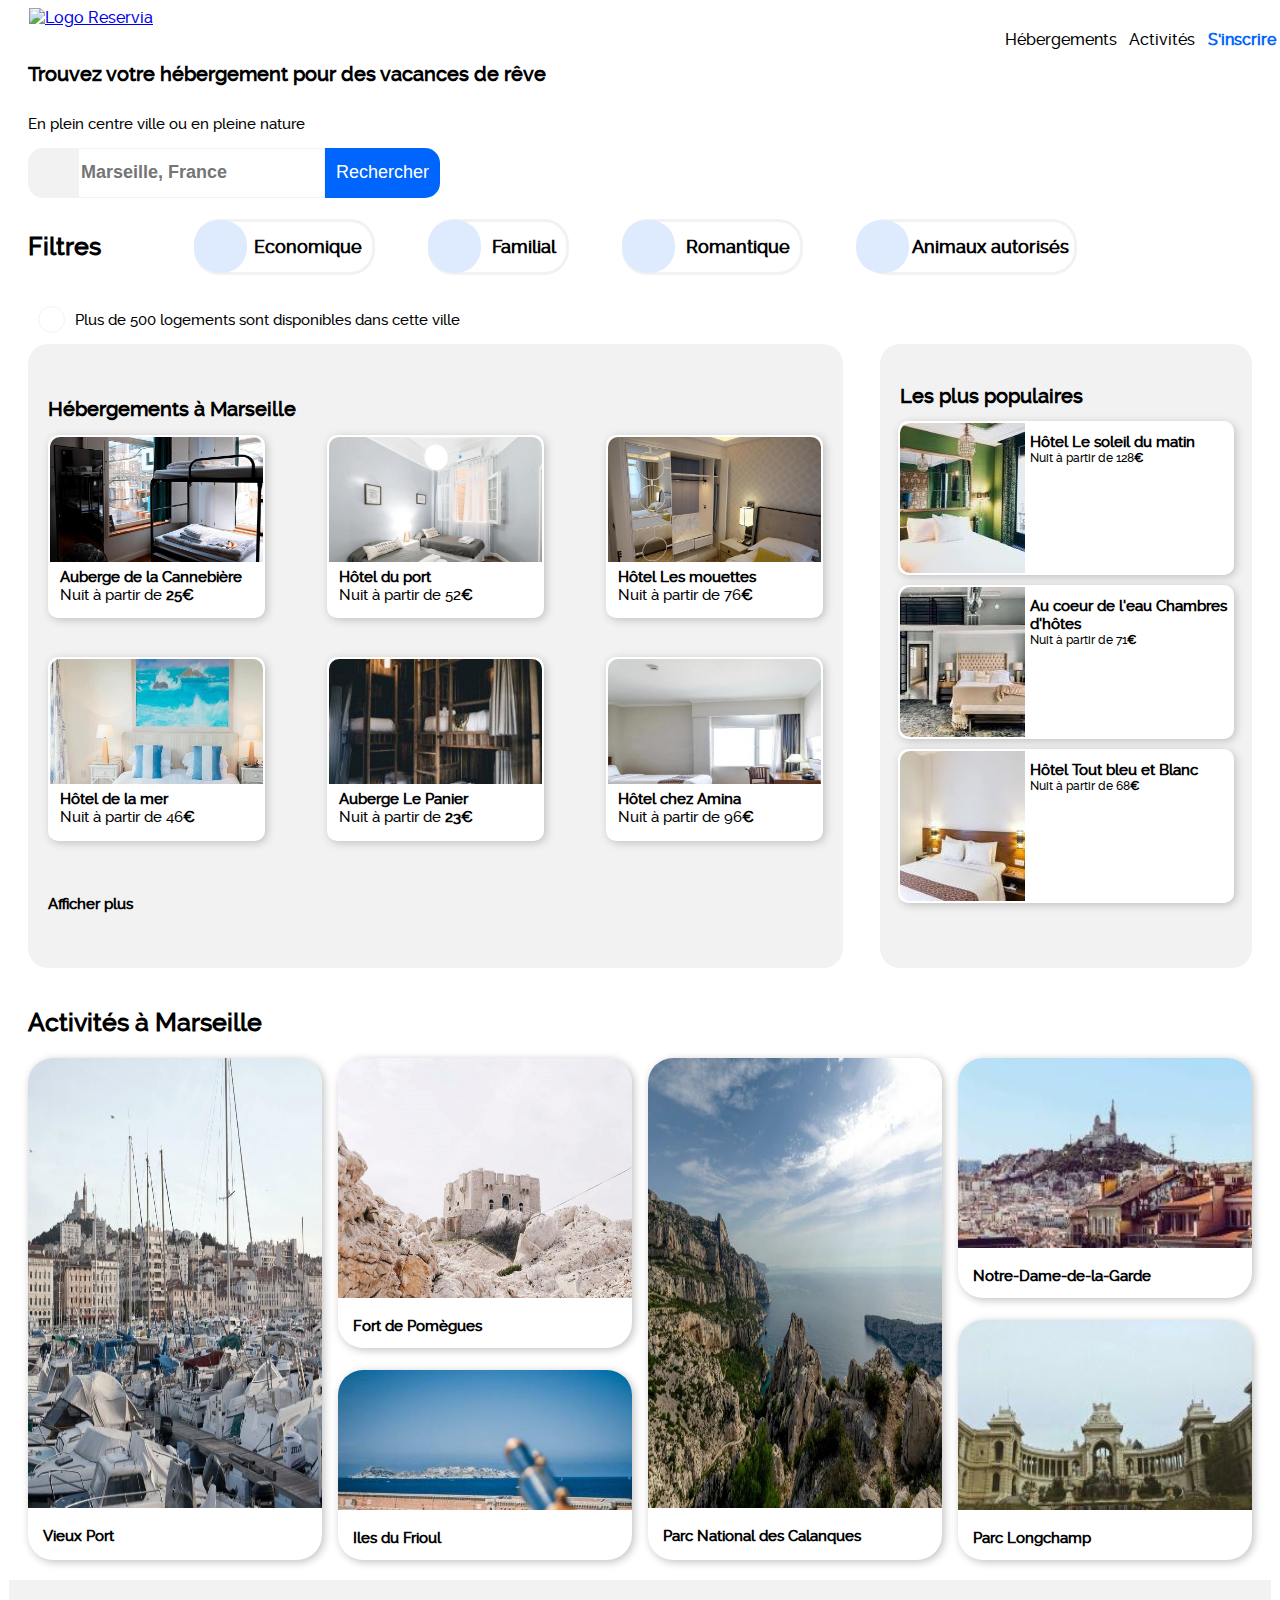
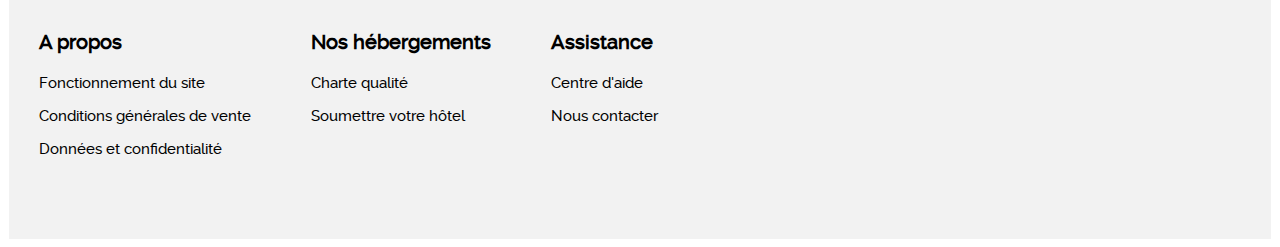
==== index.html @ 428c8c62 "Fin" ====
<!DOCTYPE html>
<html lang="fr">
    <head>
        <meta charset="utf-8" />
		<link rel="stylesheet" href="style.css" />
		<script src="https://kit.fontawesome.com/70156e9f67.js" crossorigin="anonymous"></script>
		<title>Maquette Reservia</title>
		
    </head>
	<body>
	
	<header><!-- Logo + Ancres-->
		<div id="logo">
		<a href="#" title=" Logo Réservia"><img src="images/Reservia.svg" alt="Logo Reservia" /></a>
		</div>
		<div class="entete">
		<div class="Ancres">
		<a href="#Titre1" title="Hébergements">Hébergements</a>
		</div>
		<div class="Ancres">
		<a href="#Titre2" title="Activités">Activités</a>
		</div>
		<div id="inscr">
		<a href="#" title="S'inscrire"><span class="bleu">S'inscrire</span></a>
		</div>
		</div>
	</header><!-- Logo + Ancres-->
	
    
		<section id="bandeau"><!-- h1 + p + form + filtres -->
			<h1>Trouvez votre hébergement pour des vacances de rêve</h1>
			<p class="txt">En plein centre ville ou en pleine nature</p>
			<div>
				<form id="recherche">
				<label for="search" class="search">
				<span class="mark"><i class="fas fa-map-marker-alt"></i></span>
				</label>
				<input placeholder="Marseille, France" type="search" name="search" id="search"/>
				<button type="submit" id="rech1">Rechercher</button><button type="submit" id="rech2"><i class="fas fa-search"></i></button>
				</form>
			</div>
			<div id="filtre">
				<h2>Filtres</h2>
				<ul>
					<li><a href="#" title="Economique"><i class="fas fa-money-bill-wave"></i>
					<span class="filt1">Economique</span></a></li>
					<li><a href="#" title="Familial"><i class="fas fa-child"></i>
					<span class="filt2">Familial</span></a></li>
					<li><a href="#" title="Romantique"><i class="fas fa-heart"></i>
					<span class="filt3">Romantique</span></a></li>
					<li><a href="#" title="Animaux"><i class="fas fa-dog"></i>
					<span id="pet">Animaux autorisés</span></a></li>
				</ul>
			</div>
			<div id="info">
				<i class="fas fa-info"></i>
				<p class="txt1">Plus de 500 logements sont disponibles dans cette ville</p>
			</div>
		</section><!-- h1 + p + form + filtres + p -->
		
		<section id="hebergement"><!-- article + aside -->
			<article><!-- h1 + 6photos + p -->
			<h1>Hébergements à Marseille</h1>
			<div id="photo">
				<div class="Photo_1">
						<a href="#" title="Auberge de la Cannebière">
						<img src="images/annonce1.jpg" alt="Auberge_de_la_Cannebière" />
						<div class="dkltxt">
						<h3>Auberge de la Cannebière</h3>
						<p>Nuit à partir de <span class="gras">25€</span></p>
						<span><i class="fas fa-star"></i><i class="fas fa-star"></i><i class="fas fa-star"></i><i class="fas fa-star"></i><span class="gris"><i class="fas fa-star"></i></span></span>
						</div>
						</a>
				</div>
				<div class="Photo_1">
						<a href="#" title="Hôtel du port">
						<img src="images/annonce2.jpg" alt="Hôtel_du_port">
						<div class="dkltxt">
						<h3>Hôtel du port</h3>
						<p>Nuit à partir de 52<span class="gras">€</span></p>
						<i class="fas fa-star"></i><i class="fas fa-star"></i><i class="fas fa-star"></i><i class="fas fa-star"></i><i class="fas fa-star"></i>
						</div>
						</a>
				</div>
				<div class="Photo_1">
						<a href="#" title="Hôtel Les mouettes">
						<img src="images/annonce3.jpg" alt="Hôtel_les_mouettes">
						<div class="dkltxt">
						<h3>Hôtel Les mouettes</h3>
						<p>Nuit à partir de 76<span class="gras">€</span></p>
						<i class="fas fa-star"></i><i class="fas fa-star"></i><i class="fas fa-star"></i><i class="fas fa-star"></i><span class="gris"><i class="fas fa-star"></i></span>
						</div>
						</a>
				</div>
				<div class="Photo_1">
						<a href="#" title="Hôtel de la mer">
						<img src="images/annonce4.jpg" alt="Hôtel_de_la_mer">
						<div class="dkltxt">
						<h3>Hôtel de la mer</h3>
						<p>Nuit à partir de 46<span class="gras">€</span></p>						
						<i class="fas fa-star"></i><i class="fas fa-star"></i><i class="fas fa-star"></i><span class="gris"><i class="fas fa-star"></i><i class="fas fa-star"></i></span>	
						</div>
						</a>
				</div>
				<div class="Photo_1">
						<a href="#" title="Auberge Le Panier">
						<img src="images/annonce5.jpg" alt="Auberge_le_panier">
						<div class="dkltxt">
						<h3>Auberge Le Panier</h3>
						<p>Nuit à partir de <span class="gras">23€</span></p>	
						<i class="fas fa-star"></i><i class="fas fa-star"></i><i class="fas fa-star"></i><i class="fas fa-star"></i><span class="gris"><i class="fas fa-star"></i></span>
						</div>
						</a>
				</div>
				<div class="Photo_1">
						<a href="#" title="Hôtel chez Amina">
						<img src="images/annonce6.jpg" alt="Hôtel_chez_Amina">
						<div class="dkltxt">
						<h3>Hôtel chez Amina</h3>
						<p>Nuit à partir de 96<span class="gras">€</span></p>
						<i class="fas fa-star"></i><i class="fas fa-star"></i><i class="fas fa-star"></i><i class="fas fa-star"></i><i class="fas fa-star"></i>
						</div>
						</a>
				</div>
			</div>
			<p id="afficher"><a href="#" title="afficher plus">Afficher plus</a></p>
			</article><!-- h1 + 6photos + p -->
		
			<aside><!-- h1 + 3photos_colonne -->
			<div id="titgraph"><h1>Les plus populaires</h1><span class="graph"><i class="fas fa-chart-line"></i></span></div>
			<div id="pop">
				<div class="Photo_2">
						<a href="#" title="Hôtel Le soleil du matin">
						<img src="images/annonce7.jpg" alt="Hôtel_Le_soleil_du_matin">
						<div class="poptxt">
						<div class="poptxt1">
						<h3>Hôtel Le soleil du matin</h3>
						<p>Nuit à partir de 128<span class="gras">€</span></p>
						</div>
						<span><i class="fas fa-star"></i><i class="fas fa-star"></i><i class="fas fa-star"></i><i class="fas fa-star"></i><i class="fas fa-star"></i></span>
						</div>
						</a>
				</div>
				<div class="Photo_2">
						<a href="#" title="Au coeur de l'eau Chambres d'hôtes">
						<img src="images/annonce8.jpg" alt="Au_coeur_de_l'eau_Chambres_d'hôtes">
						<div class="poptxt">
						<div class="poptxt1">
						<h3>Au coeur de l'eau Chambres d'hôtes</h3>
						<p>Nuit à partir de 71<span class="gras">€</span></p>
						</div>
						<span><i class="fas fa-star"></i><i class="fas fa-star"></i><i class="fas fa-star"></i><i class="fas fa-star"></i><span class="gris1"><i class="fas fa-star"></i></span></span>
						</div>
						</a>
				</div>
				<div class="Photo_2">
						<a href="#" title="Hôtel Tout bleu et Blanc">
						<img src="images/annonce9.jpg" alt="Hôtel_Tout_bleu_et_blanc">
						<div class="poptxt">
						<div class="poptxt1">
						<h3>Hôtel Tout bleu et Blanc</h3>
						<p>Nuit à partir de 68<span class="gras">€</span></p>
						</div>
						<span><i class="fas fa-star"></i><i class="fas fa-star"></i><i class="fas fa-star"></i><i class="fas fa-star"></i><span class="gris1"><i class="fas fa-star"></i></span></span>
						</div>
						</a>
				</div>
			</div>
			</aside><!-- h1 + 3photos_colonne -->
		
		</section><!-- article + aside -->
		
		<section id="activites"><!-- Activités -->
		<h2 id="Titre2">Activités à Marseille</h2>
		<div id="activite">
			<div id="activite1">
				<a href="#" title="Vieuxport">
				<img src="images/Vieuxport.jpg" alt="Vieux_port">
				<h3>Vieux Port</h3>
				</a>
			</div>
			<div class="photo_double">
				<div id="activite2">
				<a href="#" title="Fort">
				<img src="images/Fort.jpg" alt="Fort_de_Pomègues">
				<h3>Fort de Pomègues</h3>
				</a>
				</div>
				<div id="activite3">
				<a href="#" title="Frioul">
				<img src="images/Frioul.jpg" alt="Iles_de_Frioul">
				<h3>Iles du Frioul</h3>
				</a>
				</div>
			</div>
			<div id="activite4">
			<a href="#" title="Calanques">
			<img src="images/Calanques.jpg" alt="Parc_National_des_Calanques">
			<h3>Parc National des Calanques</h3>
			</a>
			</div>
			<div class="photo_double">
				<div id="activite5">
				<a href="#" title="Notre-Dame-de-la-Garde">
				<img src="images/NDG.jpg" alt="Notre-Dame-de-la-Garde">
				<h3>Notre-Dame-de-la-Garde</h3>
				</a>
				</div>
				<div id="activite6">
				<a href="#" title="Longchamp">
				<img src="images/Lgchamp.jpg" alt="Parc_Longchamp">
				<h3>Parc Longchamp</h3>
				</a>
				</div>
			</div>
		</div>
		</section><!-- Activités -->
    
		<footer><!-- 3blocs de texte en colonne -->
			<div id="foot">
				<div class="liens">
					<h3>A propos</h3>
					<a href="#" title="Fonctionnement du site"><p>Fonctionnement du site</p></a>
					<a href="#" title="Conditions générales"><p>Conditions générales de vente</p></a>
					<a href="#" title="Confidentialité"><p>Données et confidentialité</p></a>
				</div>
				<div class="liens">
					<h3>Nos hébergements</h3>
					<a href="#" title="Charte qualité"><p>Charte qualité</p></a>
					<a href="#" title="Soumettre votre hôtel"><p>Soumettre votre hôtel</p></a>
				</div>
				<div class="liens">
					<h3>Assistance</h3>
					<a href="#" title="Centre d'aide"><p>Centre d'aide</p></a>
					<a href="#" title="Nous contacter"><p>Nous contacter</p></a>
				</div>
			</div>
		</footer>
	</body>
</html>
---- style.css ----
/* font/definition */
@font-face {
    font-family: 'ralewayblack';
    src: url('font/webfontkit-20210923-035015/raleway-black-webfont.woff2') format('woff2'),
         url('font/webfontkit-20210923-035015/raleway-black-webfont.woff') format('woff');
    font-weight: normal;
    font-style: normal;

}

@font-face {
    font-family: 'ralewaylight';
    src: url('font/webfontkit-20210923-035015/raleway-light-webfont.woff2') format('woff2'),
         url('font/webfontkit-20210923-035015/raleway-light-webfont.woff') format('woff');
    font-weight: normal;
    font-style: normal;

}

@font-face {
    font-family: 'ralewaymedium';
    src: url('font/webfontkit-20210923-035015/raleway-medium-webfont.woff2') format('woff2'),
         url('font/webfontkit-20210923-035015/raleway-medium-webfont.woff') format('woff');
    font-weight: normal;
    font-style: normal;

}

h1, h2, h3
{
	font-family: 'ralewaymedium', Arial, sans-serif;
}
h1
{
	font-size: 20px;
}
h2
{
	font-size: 25px;
}
h3
{
	font-size: 12px;
}
p
{
	font-size: 10px;
}
#afficher
{
	font-family: 'ralewayblack', Arial, sans-serif;
}
/* font/definition */
/* Mep body */
body
{
	font-family: 'ralewaymedium', 'ralewayblack', Arial, sans-serif;
	display: flex;
	flex-direction: column;
	flex-wrap: wrap;
}
/* Mep body */
/* Mep header */
header
{
	margin: 0px 1px 0px 1px;
	padding: 0px 20px 0px 20px;
	display: flex;
	justify-content: space-between;
}
.entete
{
	display: flex;
}
#logo
{
	margin-right: 50%
}
.Ancres
{
	padding-top: 20px;
	border-top: 2px solid white;
	margin-right: 5%;
}
.Ancres a
{
	color: black;
	text-decoration: none;
}
#inscr
{
	padding-top: 22px;
}
.bleu
{
	color: #0065FC;
	font-weight: bold;
}
#inscr a
{
	text-decoration: none;
}
.Ancres a:hover
{
	padding-top: 20px;
	border-top: 2px solid #0065FC;
}
/* Mep header */
	/* Mep bandeau */
#bandeau
{
	display: flex;
	flex-direction: column;
	justify-content: flex-start;
	height: auto;
	padding: 0px 20px 0px 20px;
}

		/* bandeau*/

.txt, .txt1
{
	font-size : 15px;
}
#info
{
	display: flex;
	align-items: center;
	margin-left: 10px;
}
.txt1
{
	margin-left: 10px;
}
#info i
{
	width: 25px;
	height: 25px;
	color: #0065FC;
	border: 1px solid #F2F2F2;
	border-radius: 25px;
	display: flex;
	justify-content: center;
	align-items: center;
}
			/* recherche */
#recherche
{
	display: flex;
	justify-content: flex-start;
	align-items: center;
}
.mark
{
	width: 50px;
	height: 50px;
	color: black;
	background-color: #F2F2F2;
	display: flex;
	align-items: center;
	justify-content: center;
	border-radius: 15px 0px 0px 15px;
}
input
{
	height: 50px;
	border: 1px solid #F2F2F2;
	font-size: 18px;
	font-weight: bold;
}
#rech1
{
	width: 115px;
	height: 50px;
	font-size: 18px;
	color: white;
	background-color: #0065FC;
	display: flex;
	justify-content: center;
	align-items: center;
	border-radius: 0px 15px 15px 0px;
	border: none;
}
#rech2
{
	display: none;
}

			/* recherche */
			/* filtres */
#filtre
{
	display: flex;
	align-items: center;
	height: auto;
	
}
#filtre ul
{
	list-style-type: none;
	display: flex;
	flex-wrap: wrap;
}
ul a
{
	text-decoration: none;
	color: black;
	display: flex;
	align-items: center;
}
ul li
{
	display: flex;
	
}
.filt1, .filt3
{
	width: 165px;
	height: 50px;
	border: 3px solid #F2F2F2;
	border-radius: 25px;
	font-size: 18px;
	font-weight: bold;
	display: flex;
	justify-content: flex-end;
	align-items: center;
	padding-right: 10px;
}
.filt2
{
	width: 125px;
	height: 50px;
	border: 3px solid #F2F2F2;
	border-radius: 25px;
	font-size: 18px;
	font-weight: bold;
	display: flex;
	justify-content: flex-end;
	align-items: center;
	padding-right: 10px;
}
.filt1:hover, .filt2:hover, .filt3:hover
{
	background-color: #DEEBFF;
}
#pet
{
	width: 205px;
	height: 50px;
	border: 3px solid #F2F2F2;
	border-radius: 25px;
	font-size: 18px;
	font-weight: bold;
	display: flex;
	justify-content: flex-end;
	align-items: center;
	padding-right: 5px;
	margin: 5px;
}
#pet:hover
{
	background-color: #DEEBFF;
	
}
#filtre i
{
	height: 53px;
	width: 53px;
	border-radius: 25px;
	color: #0065FC;
	background-color: #DEEBFF;
	display: flex;
	justify-content: center;
	align-items: center;
	position: relative;
	left: 53px;
}
			/* filtres */
		/* header bandeau*/
	/* Mep bandeau */
/* Mep hébergement */
#hebergement
{
	height: auto;
	display: flex;
	margin: 0px 20px 0px 20px;
}

/* Mep article */
article
{
	width: 70%;
	height: auto;
	margin-right: 3%;
	background-color: #F2F2F2;
	border-radius: 20px;
	display: flex;
	flex-direction: column;
	padding: 40px 20px 40px 20px;
}
#afficher
{
	font-size: 15px;
	font-family: 'ralewaymedium', Arial, sans-serif;
	font-weight: bold;
}
#afficher a
{
	text-decoration: none;
	color: black;
}
#photo
{
	height: auto;
	display: flex;
	flex-wrap: wrap;
	justify-content: space-between;
	align-items: center;

}
.Photo_1
{
	background-color: white;
	border: 2px solid white;
	border-radius: 10px 10px 10px 10px;
	width: 27.5%;
	height: auto;
	display: flex;
	flex-direction: column;
	box-shadow: 2px 2px 8px silver;
	margin-bottom: 5%;
	padding-bottom: 1%;
}
.Photo_1 a:hover h3
{
	color: #0065FC;
}
.Photo_1 img
{
	width: 100%;
	height: 125px;
	border-radius: 10px 10px 0px 0px;
}
.Photo_1 a
{
	text-decoration: none;
}
.Photo_1 h3
{
	font-size: 15px;
	color: black;
	margin: 0px 0px 0px 0px;
	padding-top: 1%;
}
.Photo_1 p
{
	margin-top: 0px;
	font-size: 15px;
	color: black;
	margin-bottom: 5px;
}
.gras
{
	font-family: 'ralewaymedium', Arial, sans-serif;
	font-weight: bold;
}
.dkltxt
{
	margin-left: 10px;
}
.Photo_1 i
{
	color: #0065FC;
	font-size: 15px;
}
.gris i
{
	color: #F2F2F2;
}
/* Mep article */
/* Mep populaire */
aside
{
	width: 30%;
	height: auto;
	background-color: #F2F2F2;
	display: flex;
	flex-direction: column;
	border-radius: 20px;
	padding: 40px 20px 40px 20px;
}
#titgraph
{
	display: flex;
	justify-content: space-between;
}
aside h1
{
	margin-top: 0px;
}
.graph
{
	margin-right: 25px;
}
.graph i
{
	font-size: 25px;
}
#pop
{
	height: auto;
	display: flex;
	flex-direction: column;
	align-items: center;
}
.Photo_2
{
	width: 100%;
	height: auto;
	background-color: white;
	display: flex;
	flex-direction: column;
	margin-bottom: 10px;
	border: 2px solid white;
	border-radius: 10px 10px 10px 10px;
	box-shadow: 2px 2px 8px silver;
}
.Photo_2 a:hover h3
{
	color: #0065FC;
}
.Photo_2 a
{
	text-decoration: none;
}
.poptxt
{
	height: 150px;
	display: flex;
	flex-direction: column;
	justify-content: space-between;
	padding-left: 5px;
}
.poptxt1
{
	height: auto;
	padding-top: 5%;
	padding-right: 5px;
}
.Photo_2 img
{
	float: left;
	border-radius: 10px 0px 0px 10px;
}
.Photo_2 h3
{
	color: black;
	font-size: 15px;
	margin: 0px;
}
.Photo_2 p
{
	color: black;
	font-size: 12px;
	margin: 0px;
}
.poptxt i
{
	color: #0065FC;
	font-size: 12px;
}
.gris1 i 
{
	color: #F2F2F2;
	font-size: 12px;
}
/* Mep populaire */
/* Mep hébergement */
/* Mep activitées */
#activites
{
	height: auto;
	display: flex;
	flex-direction: column;
	margin: 20px 20px 20px 20px;
}
#activite
{
	width: 100%;
	height: auto;
	display: flex;
	justify-content: space-between;
}
#activite a
{
	text-decoration: none;
	color: black
}
#activite a:hover h3
{
	color: #0065FC;
}
#activite1
{
	width: 24%;
	height: auto;
	border-radius: 25px;
	box-shadow: 2px 2px 8px silver;
}
#activite1 h3
{
	margin-left: 5%;
	font-size: 15px;
}
#activite1 img
{
	height: 450px;
	width: 100%;
	border-radius: 25px 25px 0px 0px;
}
#activite4
{
	width: 24%;
	height: auto;
	border-radius: 25px;
	box-shadow: 2px 2px 8px silver;
}
#activite4 img
{
	height: 450px;
	width: 100%;
	border-radius: 25px 25px 0px 0px;
}
#activite4 h3
{
	margin-left: 5%;
	font-size: 15px;
}
.photo_double
{
	width: 24%;
	height: auto;
	display: flex;
	flex-direction: column;
	justify-content: space-between;
}
#activite2
{
	height: 290px;
	width: 100%;
	border-radius: 25px;
	box-shadow: 2px 2px 8px silver;
}
#activite3
{
	height: 190px;
	width: 100%;
	border-radius: 25px;
	box-shadow: 2px 2px 8px silver;
}
#activite2 h3
{
	margin-left: 5%;
	font-size: 15px;
}
#activite3 h3
{
	margin-left: 5%;
	font-size: 15px;
}
#activite2 img
{
	height: 240px;
	width: 100%;
	border-radius: 25px 25px 0px 0px;
}
#activite3 img
{
	height: 140px;
	width: 100%;
	border-radius: 25px 25px 0px 0px;
}
#activite5
{
	height: 240px;
	width: 100%;
	border-radius: 25px;
	box-shadow: 2px 2px 8px silver;
}
#activite5 img
{
	height: 190px;
	width: 100%;
	border-radius: 25px 25px 0px 0px;
}
#activite5 h3
{
	margin-left: 5%;
	font-size: 15px;
}
#activite6
{
	height: 240px;
	width: 100%;
	border-radius: 25px;
	box-shadow: 2px 2px 8px silver;
}
#activite6 img
{
	height: 190px;
	width: 100%;
	border-radius: 25px 25px 0px 0px;
}
#activite6 h3
{
	margin-left: 5%;
	font-size: 15px;
}
/* Mep activitées */
/* Mep footer */
footer
{
	margin: 0px 1px 0px 1px;
	background-color: #F2F2F2;
	padding: 30px 30px 30px 30px;
}
#foot
{
	display: flex;
}
.liens
{
	margin-right: 5%;
}
.liens a
{
	text-decoration: none;
	color: black;
}
.liens a:hover
{
	color: #0065FC;
}
.liens h3
{
	font-size: 20px;
}
.liens p
{
	font-size: 15px;
}
/* Mep footer */
/* Media queries */
@media all and (max-width: 961px) 
{
	header
	{
		margin: 0px 5px 0px 5px;
	}
	#logo
	{
		margin-right: 10%
	}
	#rech1
	{
		display: none;
	}
	#rech2 
	{
		width: 50px;
		height: 50px;
		color: white;
		background-color: #0065FC;
		font-size: 18px;
		display: flex;
		justify-content: center;
		align-items: center;
		position: relative;
		right: 20px;
		border-radius: 15px 15px 15px 15px;
		border: none;
	}
	li
	{
		margin-top: 2%;
	}
}
@media all and (max-width: 640px)
{
    body
	{
		justify-content: center;
		align-items: center;
	}
	header
	{
		height: auto;
		flex-direction: row;
		flex-wrap: wrap;
		padding: 5px;
	}
	#logo
	{
		margin-left: 5%;
	}
	#inscr
	{
		order: 1;
		position: relative;
		top: -55px;
		left: 400px;
	}
	.Ancres
	{
		order: 2;
		width: 240px;
		border-top: none;
		display: flex;
		justify-content: center;
		padding-top: 15px;
		position: relative;
		right: 68px;
		margin-right: 0px;
	}
	.Ancres a
	{
		border-bottom: 2px solid #F2F2F2;
		width: 240px;
		display: flex;
		justify-content: center;
		margin: 0px;
	}
	.Ancres a:hover
	{
		display: flex;
		justify-content: center;
		color: #0065FC;
		padding-top: 0px;
		border-top: none;
		border-bottom: 2px solid #0065FC;
		width: 240px;
	}
	#bandeau
	{
		padding: 0px 0px 0px 0px;
		height: auto;
		flex-direction: column;
		flex-wrap: wrap;
	}
	#bandeau h1
	{
		font-size: 25px;
	}
	.txt
	{
		font-size: 18px;
		margin-top: 0px;
		margin-bottom: 30px;
	}
	#recherche
	{
		width: 460px;
		justify-content: center;
	}
	input
	{
		width: 350px;
	}
	#filtre
	{
		flex-direction: column;
		align-items: flex-start;
	}
	#filtre ul
	{
		padding: 0px 0px 0px 0px;
		margin: 0px;
		flex-direction: row;
		flex-wrap: wrap;
		justify-content: flex-start
	}
	#filtre li
	{
		margin-left: -50px;
		margin-right: 10px;
		margin-bottom: 10px;
	}
	#info
	{
		align-items: flex-start;
	}
	#info i 
	{
		position: relative;
		top: 13px;
	}
	.txt1
	{
		font-size: 18px;
		margin-bottom: 30px;
	}
	#hebergement
	{
		flex-direction: column-reverse;
		margin: 0px 0px 0px 0px;
	}
	article
	{
		
		margin: 0%;
		border-radius: 0px;
		padding: 40px 40px 40px 40px;
	}
	#photo
	{
		flex-direction: column;
	}
	.Photo_1
	{
		background-color: white;
		width: 100%;
		flex-direction: column;
	}
	aside
	{
		width: 100%;
		border-radius: 0px;
		padding: 0px 0px 0px 0px;
	}
	#pop
	{
		background-color: pink;
		width: 100%;
		padding: 0px 0px 0px 0px;
	}
	.Photo_2
	{
		width: 80%;
		margin-bottom: 5px;
	}
	.poptxt
	{
		height: 150px;
		display: flex;
		flex-direction: column;
		justify-content: space-between;
		padding-left: 5%;
	}
	#titgraph
	{
		background-color: green;
		display: flex;
		justify-content: center;
	}
	aside h1
	{
		margin: 2%;
	}
	.graph
	{
		margin: 2%;
	}
}
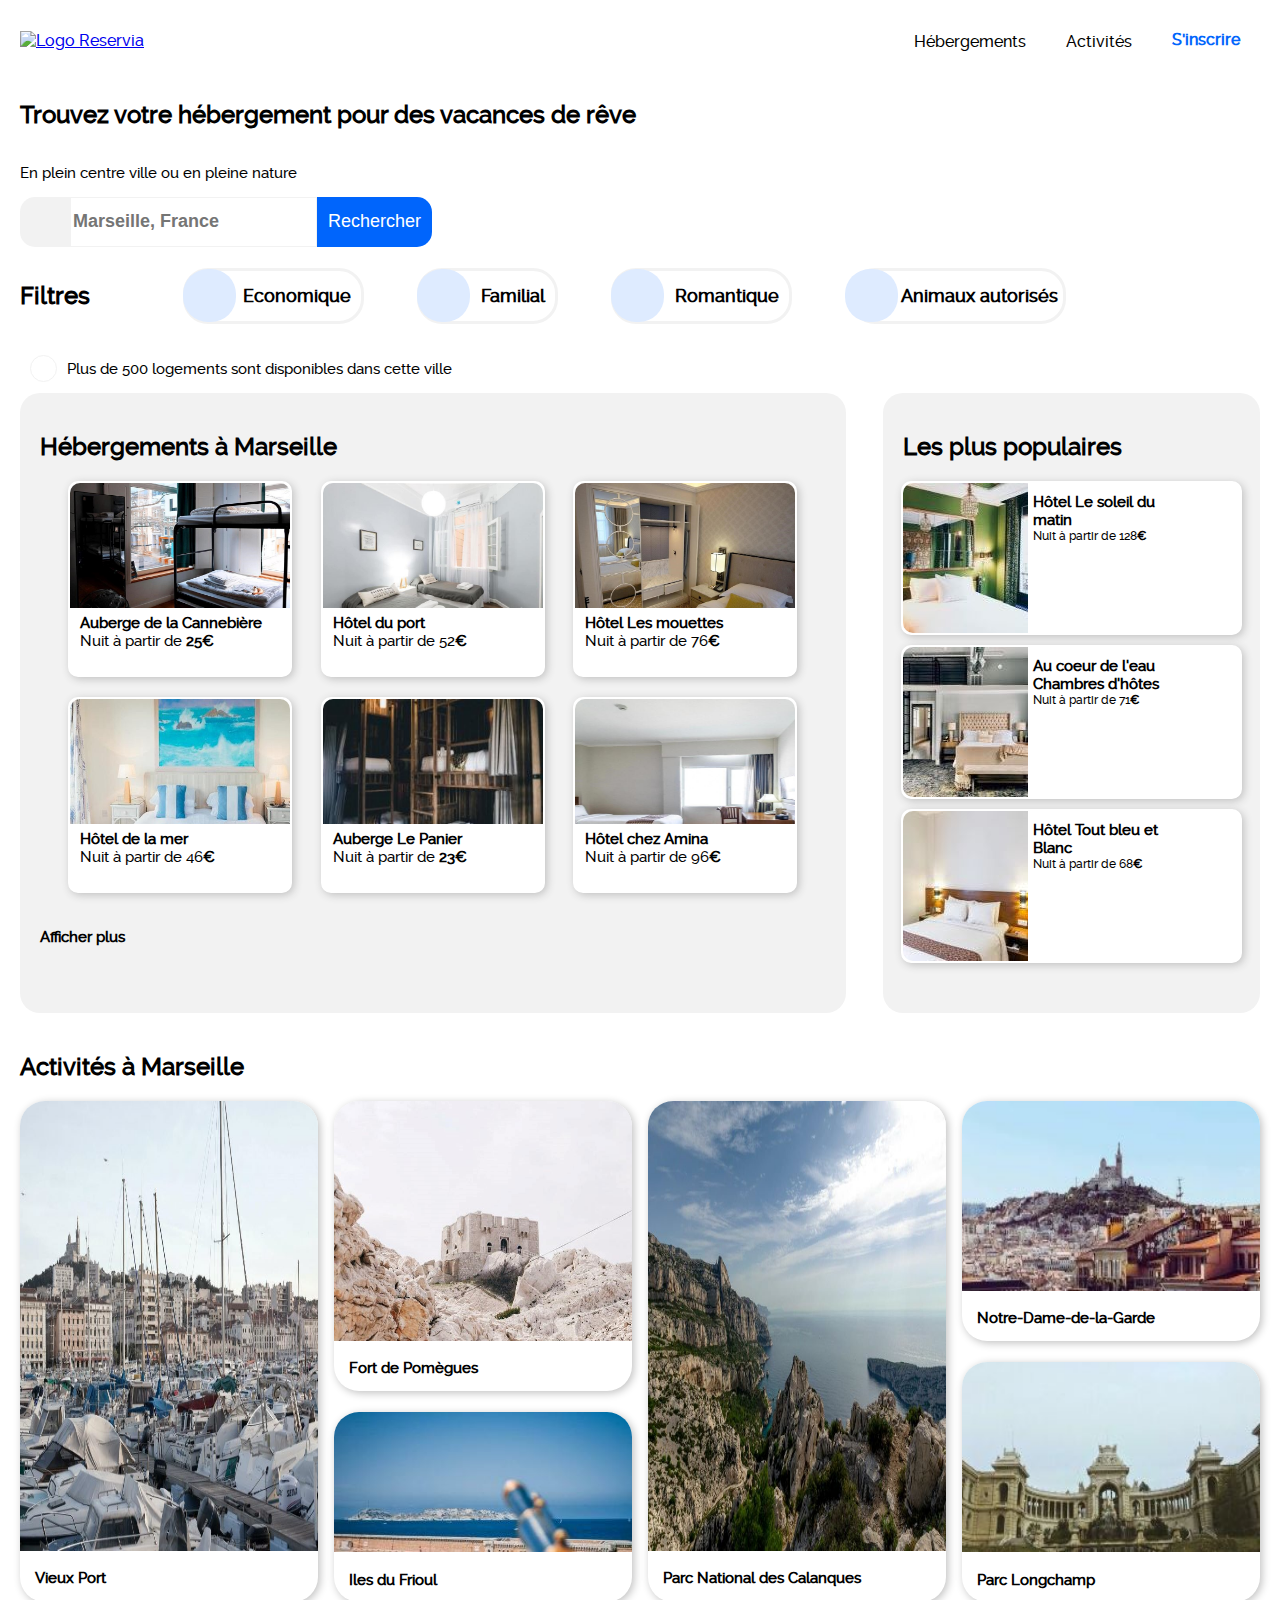
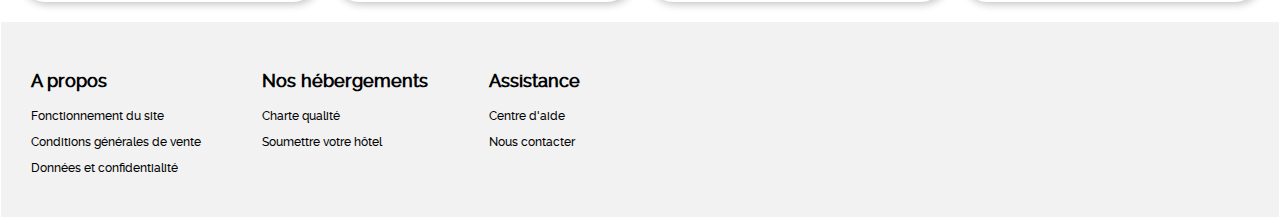
==== commit 8fa5bdb3: "Fin" ====
--- a/index.html
+++ b/index.html
@@ -27,8 +27,8 @@
 	</header><!-- Logo + Ancres-->
 	
     
-		<section id="bandeau"><!-- h1 + p + form + filtres -->
-			<h1>Trouvez votre hébergement pour des vacances de rêve</h1>
+		<section id="bandeau"><!-- h2 + p + form + filtres -->
+			<h2>Trouvez votre hébergement pour des vacances de rêve</h2>
 			<p class="txt">En plein centre ville ou en pleine nature</p>
 			<div>
 				<form id="recherche">
@@ -56,11 +56,11 @@
 				<i class="fas fa-info"></i>
 				<p class="txt1">Plus de 500 logements sont disponibles dans cette ville</p>
 			</div>
-		</section><!-- h1 + p + form + filtres + p -->
-		
-		<section id="hebergement"><!-- article + aside -->
-			<article><!-- h1 + 6photos + p -->
-			<h1>Hébergements à Marseille</h1>
+		</section><!-- h2 + p + form + filtres + p -->
+		
+		<div id="hebergement"><!-- article + aside -->
+			<article><!-- h2 + 6photos + p -->
+			<h2 id="Titre1">Hébergements à Marseille</h2>
 			<div id="photo">
 				<div class="Photo_1">
 						<a href="#" title="Auberge de la Cannebière">
@@ -124,10 +124,10 @@
 				</div>
 			</div>
 			<p id="afficher"><a href="#" title="afficher plus">Afficher plus</a></p>
-			</article><!-- h1 + 6photos + p -->
-		
-			<aside><!-- h1 + 3photos_colonne -->
-			<div id="titgraph"><h1>Les plus populaires</h1><span class="graph"><i class="fas fa-chart-line"></i></span></div>
+			</article><!-- h2 + 6photos + p -->
+		
+			<aside><!-- h2 + 3photos_colonne -->
+			<div id="titgraph"><h2>Les plus populaires</h2><span class="graph"><i class="fas fa-chart-line"></i></span></div>
 			<div id="pop">
 				<div class="Photo_2">
 						<a href="#" title="Hôtel Le soleil du matin">
@@ -166,9 +166,9 @@
 						</a>
 				</div>
 			</div>
-			</aside><!-- h1 + 3photos_colonne -->
-		
-		</section><!-- article + aside -->
+			</aside><!-- h2 + 3photos_colonne -->
+		
+		</div><!-- article + aside -->
 		
 		<section id="activites"><!-- Activités -->
 		<h2 id="Titre2">Activités à Marseille</h2>
--- a/style.css
+++ b/style.css
@@ -25,26 +25,12 @@
     font-style: normal;
 
 }
-
-h1, h2, h3
+body {
+	margin: 0;
+}
+h2, h3
 {
 	font-family: 'ralewaymedium', Arial, sans-serif;
-}
-h1
-{
-	font-size: 20px;
-}
-h2
-{
-	font-size: 25px;
-}
-h3
-{
-	font-size: 12px;
-}
-p
-{
-	font-size: 10px;
 }
 #afficher
 {
@@ -55,41 +41,32 @@
 body
 {
 	font-family: 'ralewaymedium', 'ralewayblack', Arial, sans-serif;
-	display: flex;
-	flex-direction: column;
-	flex-wrap: wrap;
 }
 /* Mep body */
 /* Mep header */
 header
 {
-	margin: 0px 1px 0px 1px;
-	padding: 0px 20px 0px 20px;
+	padding: 0px 20px;
 	display: flex;
 	justify-content: space-between;
+	align-items: center;
 }
 .entete
 {
 	display: flex;
-}
-#logo
-{
-	margin-right: 50%
-}
-.Ancres
-{
-	padding-top: 20px;
+	flex-wrap: wrap-reverse;
+}
+.Ancres a
+{
+	padding: 30px 20px;
+	display: block;
 	border-top: 2px solid white;
-	margin-right: 5%;
-}
-.Ancres a
-{
 	color: black;
 	text-decoration: none;
 }
 #inscr
 {
-	padding-top: 22px;
+	padding: 30px 20px;
 }
 .bleu
 {
@@ -102,7 +79,6 @@
 }
 .Ancres a:hover
 {
-	padding-top: 20px;
 	border-top: 2px solid #0065FC;
 }
 /* Mep header */
@@ -285,7 +261,6 @@
 	display: flex;
 	margin: 0px 20px 0px 20px;
 }
-
 /* Mep article */
 article
 {
@@ -298,6 +273,10 @@
 	flex-direction: column;
 	padding: 40px 20px 40px 20px;
 }
+article h2
+{
+	margin-top: 0px;
+}
 #afficher
 {
 	font-size: 15px;
@@ -314,7 +293,7 @@
 	height: auto;
 	display: flex;
 	flex-wrap: wrap;
-	justify-content: space-between;
+	justify-content: space-evenly;
 	align-items: center;
 
 }
@@ -328,8 +307,9 @@
 	display: flex;
 	flex-direction: column;
 	box-shadow: 2px 2px 8px silver;
-	margin-bottom: 5%;
-	padding-bottom: 1%;
+	margin-bottom: 20px;
+	padding-bottom: 20px;
+	min-width: 220px;
 }
 .Photo_1 a:hover h3
 {
@@ -388,13 +368,14 @@
 	flex-direction: column;
 	border-radius: 20px;
 	padding: 40px 20px 40px 20px;
+	min-width: 300px;
 }
 #titgraph
 {
 	display: flex;
 	justify-content: space-between;
 }
-aside h1
+aside h2
 {
 	margin-top: 0px;
 }
@@ -457,6 +438,7 @@
 	color: black;
 	font-size: 15px;
 	margin: 0px;
+	max-width: 140px;
 }
 .Photo_2 p
 {
@@ -509,7 +491,7 @@
 }
 #activite1 h3
 {
-	margin-left: 5%;
+	margin: 5%;
 	font-size: 15px;
 }
 #activite1 img
@@ -533,7 +515,7 @@
 }
 #activite4 h3
 {
-	margin-left: 5%;
+	margin: 5%;
 	font-size: 15px;
 }
 .photo_double
@@ -560,12 +542,12 @@
 }
 #activite2 h3
 {
-	margin-left: 5%;
+	margin: 5%;
 	font-size: 15px;
 }
 #activite3 h3
 {
-	margin-left: 5%;
+	margin: 5%;
 	font-size: 15px;
 }
 #activite2 img
@@ -595,7 +577,7 @@
 }
 #activite5 h3
 {
-	margin-left: 5%;
+	margin: 5%;
 	font-size: 15px;
 }
 #activite6
@@ -613,7 +595,7 @@
 }
 #activite6 h3
 {
-	margin-left: 5%;
+	margin: 5%;
 	font-size: 15px;
 }
 /* Mep activitées */
@@ -643,11 +625,11 @@
 }
 .liens h3
 {
-	font-size: 20px;
+	font-size: 18px;
 }
 .liens p
 {
-	font-size: 15px;
+	font-size: 12px;
 }
 /* Mep footer */
 /* Media queries */
@@ -691,61 +673,48 @@
 	{
 		justify-content: center;
 		align-items: center;
+		padding: 0 20px;
 	}
 	header
 	{
 		height: auto;
-		flex-direction: row;
-		flex-wrap: wrap;
-		padding: 5px;
+		display: block;
+		margin: 0;
+		padding: 0;
+		position: relative;
 	}
 	#logo
 	{
-		margin-left: 5%;
+		margin: 0;
+		padding: 14px 0px;
 	}
 	#inscr
 	{
-		order: 1;
-		position: relative;
-		top: -55px;
-		left: 400px;
+		position: absolute;
+		top: 0;
+		right: 0;
 	}
 	.Ancres
 	{
-		order: 2;
-		width: 240px;
+		width: 50%;
+		text-align: center;
+	}
+	.Ancres a
+	{
 		border-top: none;
-		display: flex;
-		justify-content: center;
-		padding-top: 15px;
-		position: relative;
-		right: 68px;
-		margin-right: 0px;
-	}
-	.Ancres a
-	{
 		border-bottom: 2px solid #F2F2F2;
-		width: 240px;
-		display: flex;
-		justify-content: center;
 		margin: 0px;
 	}
 	.Ancres a:hover
 	{
-		display: flex;
-		justify-content: center;
 		color: #0065FC;
-		padding-top: 0px;
 		border-top: none;
 		border-bottom: 2px solid #0065FC;
-		width: 240px;
 	}
 	#bandeau
 	{
-		padding: 0px 0px 0px 0px;
-		height: auto;
+		padding: 0px 20px;
 		flex-direction: column;
-		flex-wrap: wrap;
 	}
 	#bandeau h1
 	{
@@ -756,15 +725,6 @@
 		font-size: 18px;
 		margin-top: 0px;
 		margin-bottom: 30px;
-	}
-	#recherche
-	{
-		width: 460px;
-		justify-content: center;
-	}
-	input
-	{
-		width: 350px;
 	}
 	#filtre
 	{
@@ -806,10 +766,11 @@
 	}
 	article
 	{
-		
-		margin: 0%;
+		background-color: white;
 		border-radius: 0px;
-		padding: 40px 40px 40px 40px;
+		padding: 0 20px;
+		margin: 0 -20px;
+		width: 100%;
 	}
 	#photo
 	{
@@ -825,32 +786,30 @@
 	{
 		width: 100%;
 		border-radius: 0px;
+		padding: 0 20px;
+		margin: 0 -20px;
+	}
+	#pop
+	{
+		width: 100%;
 		padding: 0px 0px 0px 0px;
 	}
-	#pop
-	{
-		background-color: pink;
-		width: 100%;
-		padding: 0px 0px 0px 0px;
-	}
 	.Photo_2
 	{
-		width: 80%;
-		margin-bottom: 5px;
+		width: 100%;
+		margin-bottom: 20px;
 	}
 	.poptxt
 	{
 		height: 150px;
 		display: flex;
 		flex-direction: column;
-		justify-content: space-between;
+		justify-content: space-around;
 		padding-left: 5%;
 	}
-	#titgraph
-	{
-		background-color: green;
-		display: flex;
-		justify-content: center;
+	.Photo_2 h3
+	{
+		max-width: none;
 	}
 	aside h1
 	{
@@ -860,4 +819,80 @@
 	{
 		margin: 2%;
 	}
-}+	#activites
+	{
+		padding: 0 20px;
+		margin: 0 -20px;
+		width: 100%;
+	}
+	#activite
+	{
+		width: 100%;
+		flex-direction: column;
+	}
+	#activite1
+	{
+		width: 100%;
+		margin-bottom: 20px;
+	}
+	#activite1 img
+	{
+		height: 175px;
+	}
+	#activite4
+	{
+		width: 100%;
+		margin-bottom: 20px;
+	}
+	#activite4 img
+	{
+		height: 175px;
+	}
+	.photo_double
+	{
+		width: 100%;
+	}
+	#activite2
+	{
+		height: 240px;
+		margin-bottom: 20px;
+	}
+	#activite3
+	{
+		height: 240px;
+		margin-bottom: 20px;
+	}
+	#activite5
+	{
+		margin-bottom: 20px;
+	}
+	#activite6
+	{
+		margin-bottom: 20px;
+	}
+	#activite2 img
+	{
+		height: 175px;
+	}
+	#activite3 img
+	{
+		height: 175px;
+	}
+	#activite5 img
+	{
+		height: 175px;
+	}
+	#activite6 img
+	{
+		height: 175px;
+	}
+	footer 
+	{
+		margin: 20px -20px;
+	}
+	#foot
+	{
+		flex-direction: column;
+	}
+}
+/* Media queries */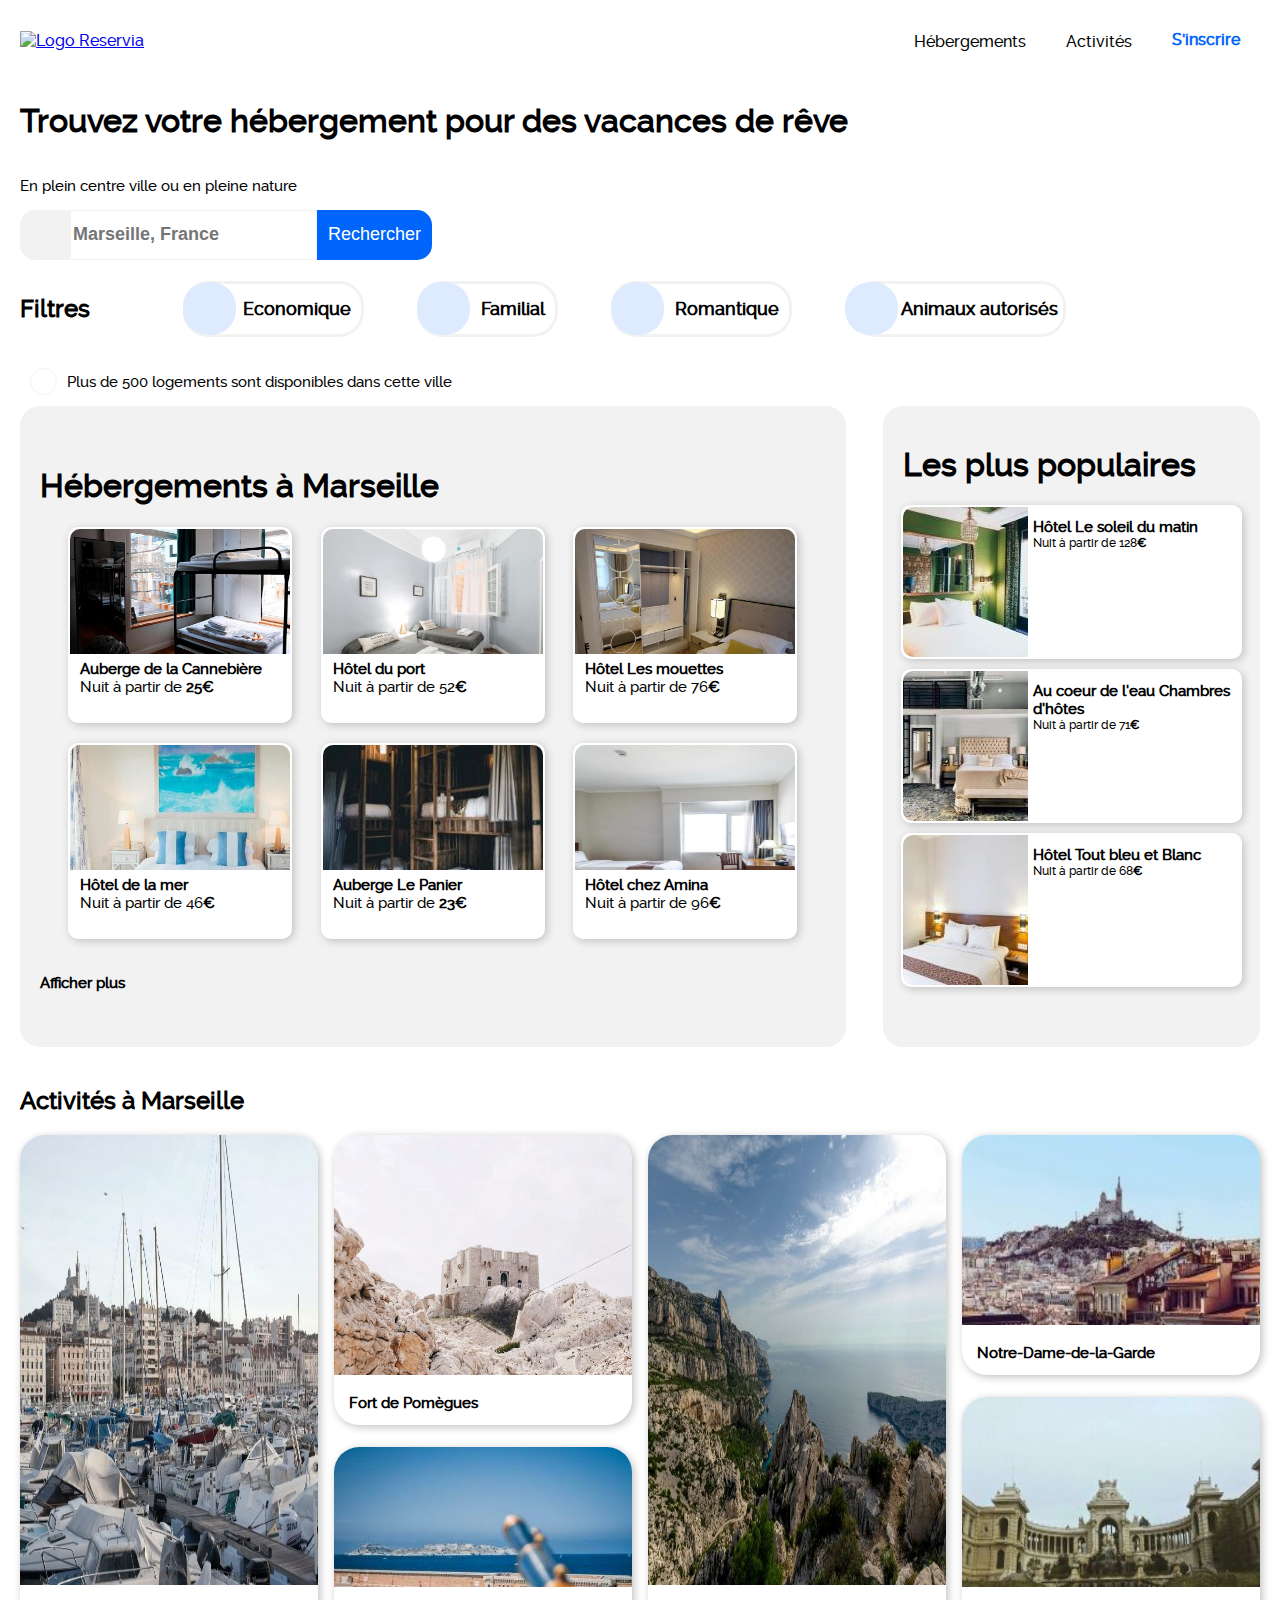
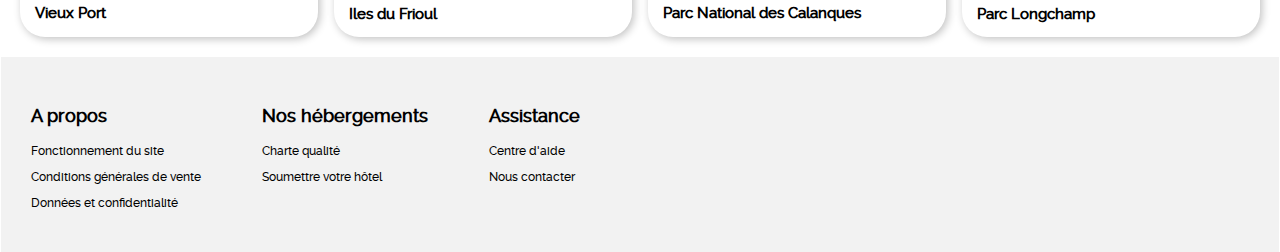
==== commit ad4ccf9e: "Revert "Fin"" ====
--- a/index.html
+++ b/index.html
@@ -27,8 +27,8 @@
 	</header><!-- Logo + Ancres-->
 	
     
-		<section id="bandeau"><!-- h2 + p + form + filtres -->
-			<h2>Trouvez votre hébergement pour des vacances de rêve</h2>
+		<section id="bandeau"><!-- h1 + p + form + filtres -->
+			<h1>Trouvez votre hébergement pour des vacances de rêve</h1>
 			<p class="txt">En plein centre ville ou en pleine nature</p>
 			<div>
 				<form id="recherche">
@@ -56,11 +56,11 @@
 				<i class="fas fa-info"></i>
 				<p class="txt1">Plus de 500 logements sont disponibles dans cette ville</p>
 			</div>
-		</section><!-- h2 + p + form + filtres + p -->
-		
-		<div id="hebergement"><!-- article + aside -->
-			<article><!-- h2 + 6photos + p -->
-			<h2 id="Titre1">Hébergements à Marseille</h2>
+		</section><!-- h1 + p + form + filtres + p -->
+		
+		<section id="hebergement"><!-- article + aside -->
+			<article><!-- h1 + 6photos + p -->
+			<h1>Hébergements à Marseille</h1>
 			<div id="photo">
 				<div class="Photo_1">
 						<a href="#" title="Auberge de la Cannebière">
@@ -124,10 +124,10 @@
 				</div>
 			</div>
 			<p id="afficher"><a href="#" title="afficher plus">Afficher plus</a></p>
-			</article><!-- h2 + 6photos + p -->
-		
-			<aside><!-- h2 + 3photos_colonne -->
-			<div id="titgraph"><h2>Les plus populaires</h2><span class="graph"><i class="fas fa-chart-line"></i></span></div>
+			</article><!-- h1 + 6photos + p -->
+		
+			<aside><!-- h1 + 3photos_colonne -->
+			<div id="titgraph"><h1>Les plus populaires</h1><span class="graph"><i class="fas fa-chart-line"></i></span></div>
 			<div id="pop">
 				<div class="Photo_2">
 						<a href="#" title="Hôtel Le soleil du matin">
@@ -166,9 +166,9 @@
 						</a>
 				</div>
 			</div>
-			</aside><!-- h2 + 3photos_colonne -->
-		
-		</div><!-- article + aside -->
+			</aside><!-- h1 + 3photos_colonne -->
+		
+		</section><!-- article + aside -->
 		
 		<section id="activites"><!-- Activités -->
 		<h2 id="Titre2">Activités à Marseille</h2>
--- a/style.css
+++ b/style.css
@@ -28,7 +28,7 @@
 body {
 	margin: 0;
 }
-h2, h3
+h1, h2, h3
 {
 	font-family: 'ralewaymedium', Arial, sans-serif;
 }
@@ -41,6 +41,9 @@
 body
 {
 	font-family: 'ralewaymedium', 'ralewayblack', Arial, sans-serif;
+	/*display: flex;
+	flex-direction: column;
+	flex-wrap: wrap;*/
 }
 /* Mep body */
 /* Mep header */
@@ -261,6 +264,7 @@
 	display: flex;
 	margin: 0px 20px 0px 20px;
 }
+
 /* Mep article */
 article
 {
@@ -272,10 +276,6 @@
 	display: flex;
 	flex-direction: column;
 	padding: 40px 20px 40px 20px;
-}
-article h2
-{
-	margin-top: 0px;
 }
 #afficher
 {
@@ -375,7 +375,7 @@
 	display: flex;
 	justify-content: space-between;
 }
-aside h2
+aside h1
 {
 	margin-top: 0px;
 }
@@ -438,7 +438,6 @@
 	color: black;
 	font-size: 15px;
 	margin: 0px;
-	max-width: 140px;
 }
 .Photo_2 p
 {
@@ -807,10 +806,6 @@
 		justify-content: space-around;
 		padding-left: 5%;
 	}
-	.Photo_2 h3
-	{
-		max-width: none;
-	}
 	aside h1
 	{
 		margin: 2%;
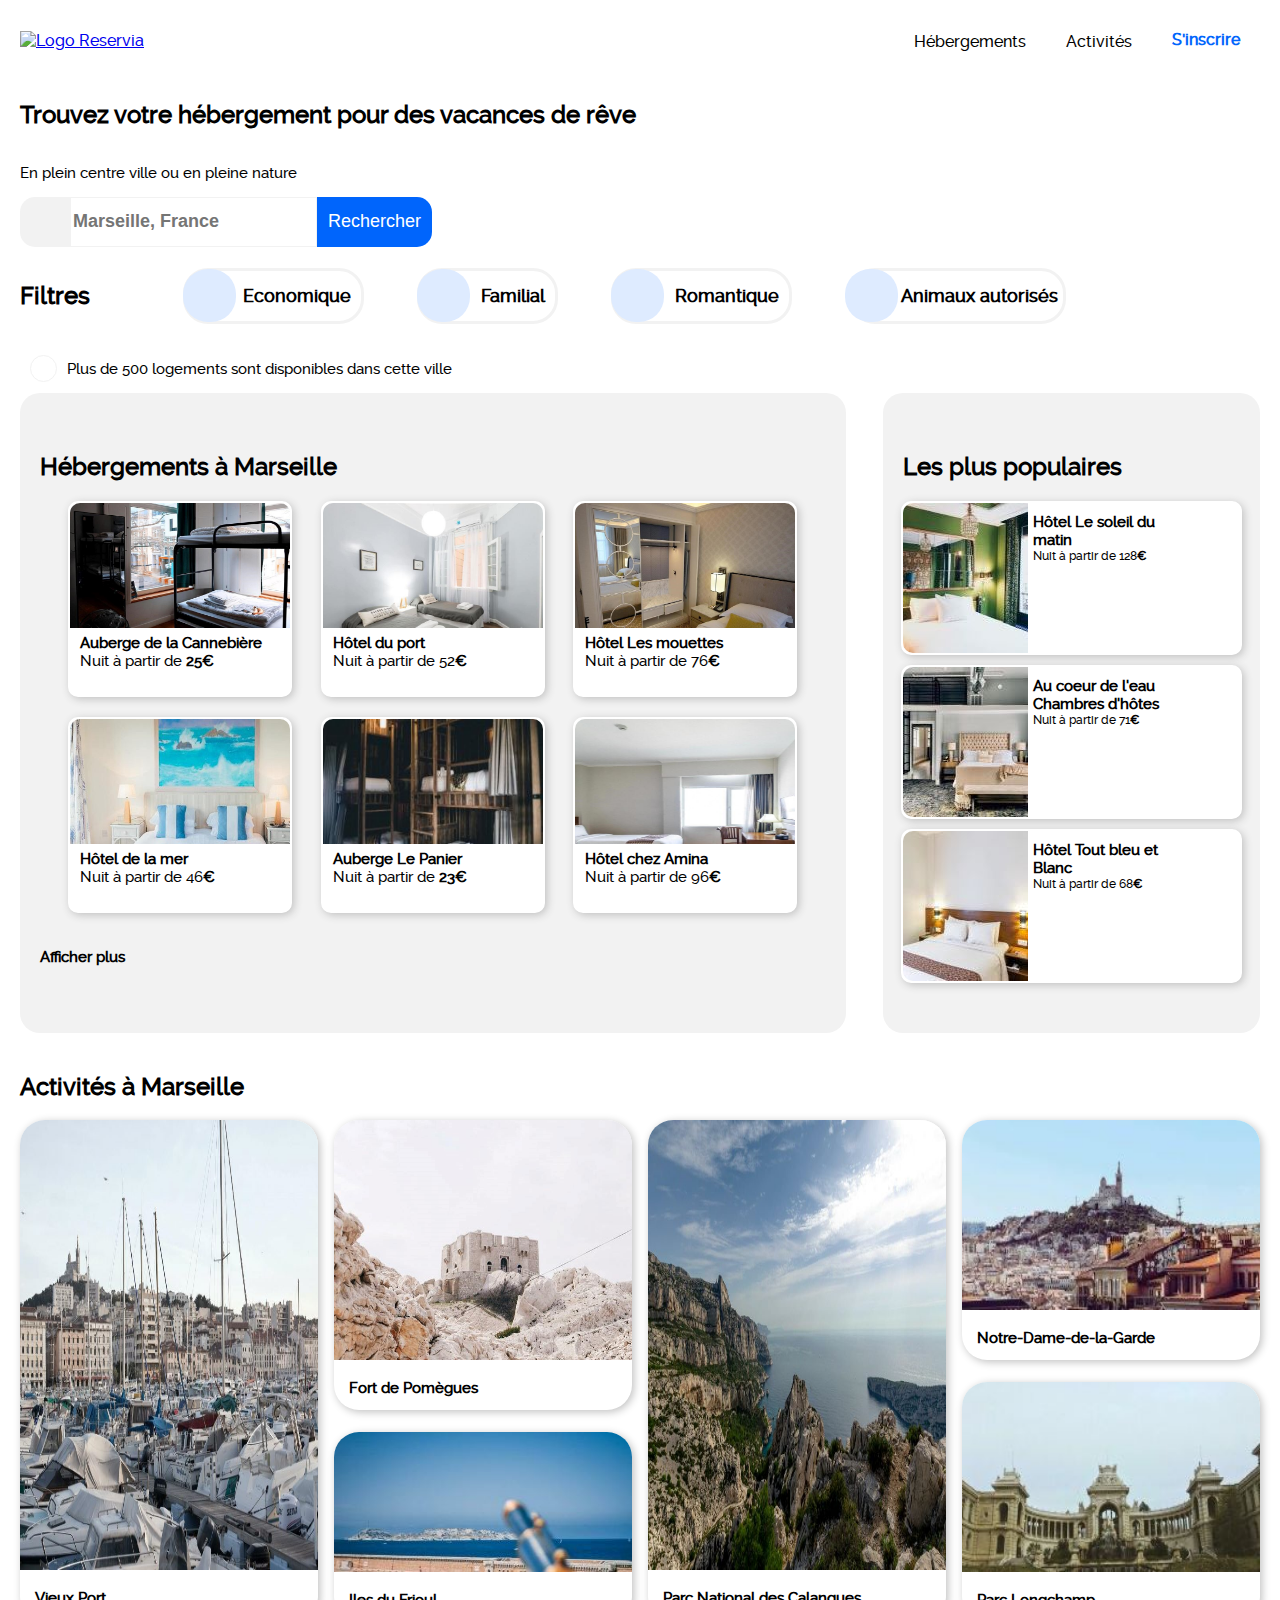
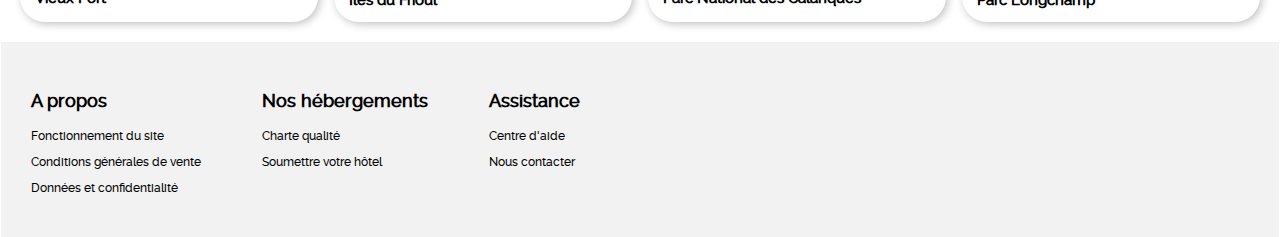
==== commit bc227687: "Merge 3c0f78ebf6c564bdc00d2d917e7b25b4fa70d5a9 into 428c8c62dfbe2fb3c07972d8f1ef9f57293f3f96" ====
--- a/index.html
+++ b/index.html
@@ -27,8 +27,8 @@
 	</header><!-- Logo + Ancres-->
 	
     
-		<section id="bandeau"><!-- h1 + p + form + filtres -->
-			<h1>Trouvez votre hébergement pour des vacances de rêve</h1>
+		<section id="bandeau"><!-- h2 + p + form + filtres -->
+			<h2>Trouvez votre hébergement pour des vacances de rêve</h2>
 			<p class="txt">En plein centre ville ou en pleine nature</p>
 			<div>
 				<form id="recherche">
@@ -56,11 +56,11 @@
 				<i class="fas fa-info"></i>
 				<p class="txt1">Plus de 500 logements sont disponibles dans cette ville</p>
 			</div>
-		</section><!-- h1 + p + form + filtres + p -->
-		
-		<section id="hebergement"><!-- article + aside -->
-			<article><!-- h1 + 6photos + p -->
-			<h1>Hébergements à Marseille</h1>
+		</section><!-- h2 + p + form + filtres + p -->
+		
+		<div id="hebergement"><!-- article + aside -->
+			<article><!-- h2 + 6photos + p -->
+			<h2 id="Titre1">Hébergements à Marseille</h2>
 			<div id="photo">
 				<div class="Photo_1">
 						<a href="#" title="Auberge de la Cannebière">
@@ -124,10 +124,10 @@
 				</div>
 			</div>
 			<p id="afficher"><a href="#" title="afficher plus">Afficher plus</a></p>
-			</article><!-- h1 + 6photos + p -->
-		
-			<aside><!-- h1 + 3photos_colonne -->
-			<div id="titgraph"><h1>Les plus populaires</h1><span class="graph"><i class="fas fa-chart-line"></i></span></div>
+			</article><!-- h2 + 6photos + p -->
+		
+			<aside><!-- h2 + 3photos_colonne -->
+			<div id="titgraph"><h2>Les plus populaires</h2><span class="graph"><i class="fas fa-chart-line"></i></span></div>
 			<div id="pop">
 				<div class="Photo_2">
 						<a href="#" title="Hôtel Le soleil du matin">
@@ -166,9 +166,9 @@
 						</a>
 				</div>
 			</div>
-			</aside><!-- h1 + 3photos_colonne -->
-		
-		</section><!-- article + aside -->
+			</aside><!-- h2 + 3photos_colonne -->
+		
+		</div><!-- article + aside -->
 		
 		<section id="activites"><!-- Activités -->
 		<h2 id="Titre2">Activités à Marseille</h2>
--- a/style.css
+++ b/style.css
@@ -41,9 +41,6 @@
 body
 {
 	font-family: 'ralewaymedium', 'ralewayblack', Arial, sans-serif;
-	/*display: flex;
-	flex-direction: column;
-	flex-wrap: wrap;*/
 }
 /* Mep body */
 /* Mep header */
@@ -438,6 +435,7 @@
 	color: black;
 	font-size: 15px;
 	margin: 0px;
+	max-width: 140px;
 }
 .Photo_2 p
 {
@@ -798,6 +796,10 @@
 		width: 100%;
 		margin-bottom: 20px;
 	}
+	.Photo_2 h3
+	{
+		max-width: none;
+	}
 	.poptxt
 	{
 		height: 150px;
